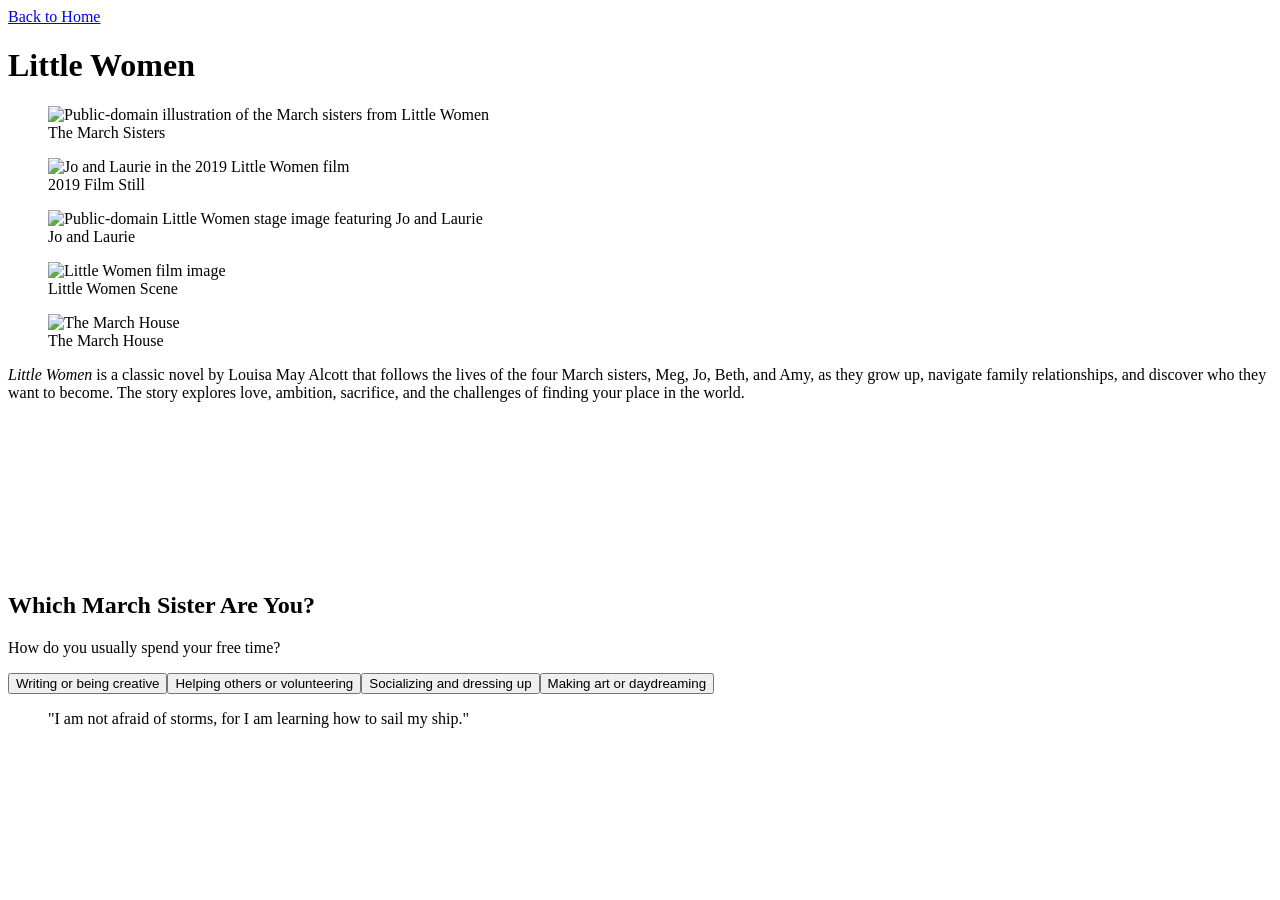
==== little-women.html @ 5a398109 "Add files via upload" ====
<!DOCTYPE html>
<html lang="en">
    <head>
        <meta charset="utf-8" />
        <meta name="viewport" content="width=device-width, initial-scale=1, shrink-to-fit=no" />
        <title>Little Women</title>
        <link rel="preconnect" href="https://fonts.googleapis.com" />
        <link rel="preconnect" href="https://fonts.gstatic.com" crossorigin />
        <link href="https://fonts.googleapis.com/css2?family=Cormorant+Garamond:wght@500;600;700&display=swap" rel="stylesheet" />
        <link href="css/little-women.css" rel="stylesheet" />
    </head>
    <body>
        <div class="page">
        <a class="back-home" href="index.html">Back to Home</a>
        <h1>Little Women</h1>
        <section class="image-gallery">
            <figure class="side-art">
                <img
                    src="https://commons.wikimedia.org/wiki/Special:FilePath/Louisa_May_Alcott_Little_Women_1880_Frank_T_Merrill_He_put_the_sisters_p435.jpg"
                    alt="Public-domain illustration of the March sisters from Little Women"
                />
                <figcaption>The March Sisters</figcaption>
            </figure>
            <figure class="side-art">
                <img
                    src="https://static1.srcdn.com/wordpress/wp-content/uploads/2019/08/Timothee-Chalamet-as-Laurie-in-Little-Women.jpg"
                    alt="Jo and Laurie in the 2019 Little Women film"
                />
                <figcaption>2019 Film Still</figcaption>
            </figure>
            <figure class="side-art">
                <img
                    src="https://commons.wikimedia.org/wiki/Special:FilePath/Little-Women-1912.jpg"
                    alt="Public-domain Little Women stage image featuring Jo and Laurie"
                />
                <figcaption>Jo and Laurie</figcaption>
            </figure>
            <figure class="side-art">
                <img
                    src="https://cdni.fancaps.net/file/fancaps-movieimages/4048494.jpg"
                    alt="Little Women film image"
                />
                <figcaption>Little Women Scene</figcaption>
            </figure>
            <figure class="side-art">
                <img
                    src="https://image.pbs.org/gracenote/pbsd.tmsimg.com/assets/p15224673_i_h8_aa.jpg?crop=710x399x0x20"
                    alt="The March House"
                />
                <figcaption>The March House</figcaption>
            </figure>
        </section>
        <div class="description-box">
            <p class="question">
                <em>Little Women</em> is a classic novel by Louisa May Alcott that follows the lives of the four March sisters, Meg, Jo, Beth, and Amy, as they grow up, navigate family relationships, and discover who they want to become. The story explores love, ambition, sacrifice, and the challenges of finding your place in the world.
            </p>
        </div>
        <iframe
            class="media-frame video-frame"
            src="https://www.youtube.com/embed/h6rFiaUncGk"
            title="Little Women YouTube video player"
            frameborder="0"
            allow="accelerometer; autoplay; clipboard-write; encrypted-media; gyroscope; picture-in-picture; web-share"
            referrerpolicy="strict-origin-when-cross-origin"
            allowfullscreen
        ></iframe>
        <div class="viz-wrap">
        <div class='tableauPlaceholder' id='viz1776453715463' style='position: relative'>
            <noscript><a href='#'><img alt='Word Cloud for Little Women Novel ' src='https://public.tableau.com/static/images/Wo/WordCloudforLittleWomenNovel/Sheet1/1_rss.png' style='border: none' /></a></noscript>
            <object class='tableauViz' style='display:none;'>
                <param name='host_url' value='https%3A%2F%2Fpublic.tableau.com%2F' />
                <param name='embed_code_version' value='3' />
                <param name='site_root' value='' />
                <param name='name' value='WordCloudforLittleWomenNovel/Sheet1' />
                <param name='tabs' value='no' />
                <param name='toolbar' value='yes' />
                <param name='static_image' value='https://public.tableau.com/static/images/Wo/WordCloudforLittleWomenNovel/Sheet1/1.png' />
                <param name='animate_transition' value='yes' />
                <param name='display_static_image' value='yes' />
                <param name='display_spinner' value='yes' />
                <param name='display_overlay' value='yes' />
                <param name='display_count' value='yes' />
                <param name='language' value='en-US' />
            </object>
        </div>
        </div>
        <section class="quiz-shell">
            <div id="quiz-app"></div>
        </section>
        <blockquote class="page-quote">
            "I am not afraid of storms, for I am learning how to sail my ship."
        </blockquote>
        </div>
        <script type='text/javascript'>
            var divElement = document.getElementById('viz1776453715463');
            var vizElement = divElement.getElementsByTagName('object')[0];
            vizElement.style.width = '100%';
            vizElement.style.height = (divElement.offsetWidth * 0.75) + 'px';
            var scriptElement = document.createElement('script');
            scriptElement.src = 'https://public.tableau.com/javascripts/api/viz_v1.js';
            vizElement.parentNode.insertBefore(scriptElement, vizElement);
        </script>
        <script>
            const questions = [
                {
                    question: "How do you usually spend your free time?",
                    options: [
                        { text: "Writing or being creative", type: "Jo" },
                        { text: "Helping others or volunteering", type: "Beth" },
                        { text: "Socializing and dressing up", type: "Meg" },
                        { text: "Making art or daydreaming", type: "Amy" }
                    ]
                },
                {
                    question: "What is your biggest strength?",
                    options: [
                        { text: "Independence", type: "Jo" },
                        { text: "Kindness", type: "Beth" },
                        { text: "Responsibility", type: "Meg" },
                        { text: "Ambition", type: "Amy" }
                    ]
                },
                {
                    question: "Pick a flaw you relate to:",
                    options: [
                        { text: "Stubbornness", type: "Jo" },
                        { text: "Shyness", type: "Beth" },
                        { text: "Vanity", type: "Meg" },
                        { text: "Jealousy", type: "Amy" }
                    ]
                },
                {
                    question: "What motivates you most?",
                    options: [
                        { text: "Freedom and passion", type: "Jo" },
                        { text: "Love and family", type: "Beth" },
                        { text: "Stability and comfort", type: "Meg" },
                        { text: "Success and recognition", type: "Amy" }
                    ]
                }
            ];

            const descriptions = {
                Jo: "You are Jo March! Bold, independent, and passionate about your dreams.",
                Beth: "You are Beth March! Gentle, kind, and deeply caring.",
                Meg: "You are Meg March! Responsible, loving, and value family and stability.",
                Amy: "You are Amy March! Artistic, ambitious, and driven to succeed."
            };

            const state = {
                current: 0,
                answers: [],
                result: null
            };

            const quizApp = document.getElementById("quiz-app");

            function calculateResult(answers) {
                const count = {};

                answers.forEach((answer) => {
                    count[answer] = (count[answer] || 0) + 1;
                });

                return Object.keys(count).reduce((a, b) => (count[a] > count[b] ? a : b));
            }

            function handleAnswer(type) {
                state.answers.push(type);

                if (state.current + 1 < questions.length) {
                    state.current += 1;
                } else {
                    state.result = calculateResult(state.answers);
                }

                renderQuiz();
            }

            function restartQuiz() {
                state.current = 0;
                state.answers = [];
                state.result = null;
                renderQuiz();
            }

            function renderQuiz() {
                if (!state.result) {
                    const currentQuestion = questions[state.current];
                    const optionsMarkup = currentQuestion.options
                        .map(
                            (option) =>
                                `<button class="quiz-button" data-type="${option.type}">${option.text}</button>`
                        )
                        .join("");

                    quizApp.innerHTML = `
                        <h2>Which March Sister Are You?</h2>
                        <p class="question">${currentQuestion.question}</p>
                        <div class="answers">${optionsMarkup}</div>
                    `;

                    quizApp.querySelectorAll(".quiz-button").forEach((button) => {
                        button.addEventListener("click", () => handleAnswer(button.dataset.type));
                    });
                } else {
                    quizApp.innerHTML = `
                        <div class="result">
                            <h2>Your Result</h2>
                            <p>${descriptions[state.result]}</p>
                            <button class="quiz-button" id="restart-quiz">Retake Quiz</button>
                        </div>
                    `;

                    document.getElementById("restart-quiz").addEventListener("click", restartQuiz);
                }
            }

            renderQuiz();
        </script>
    </body>
</html>
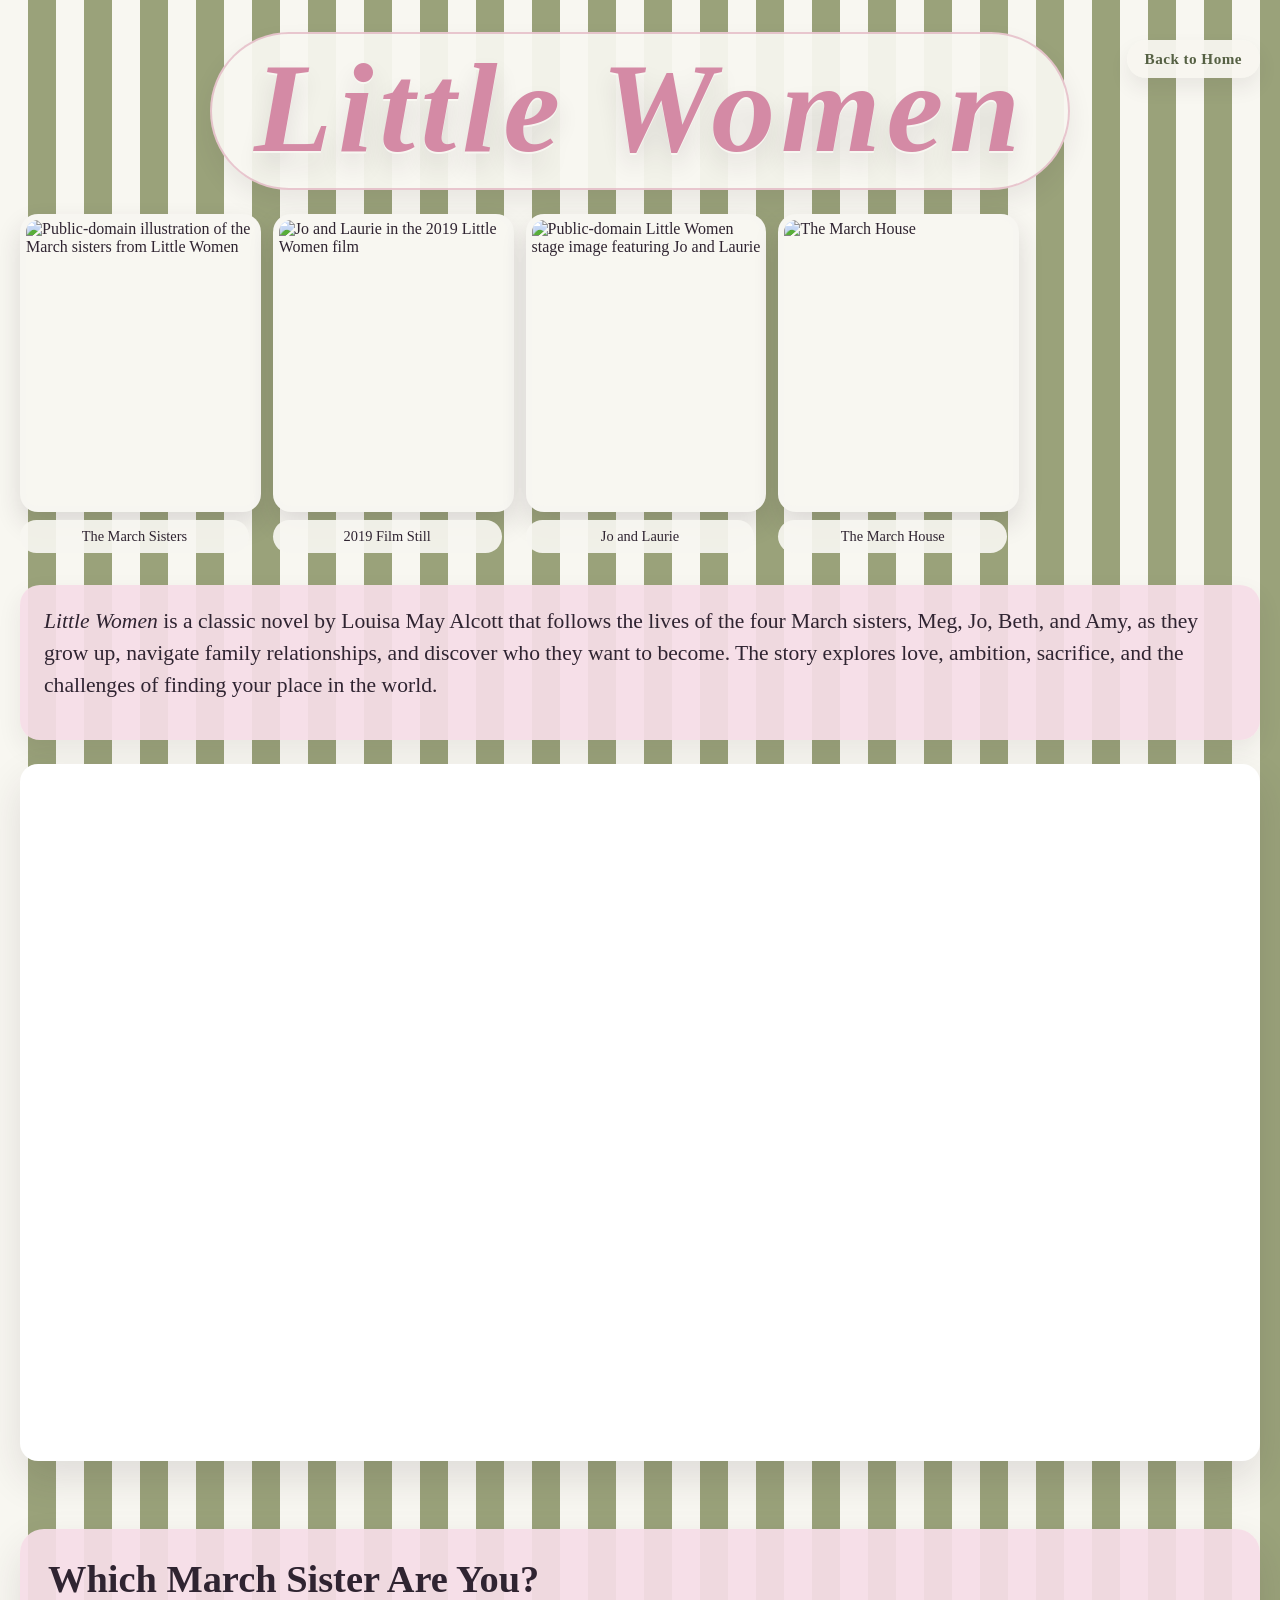
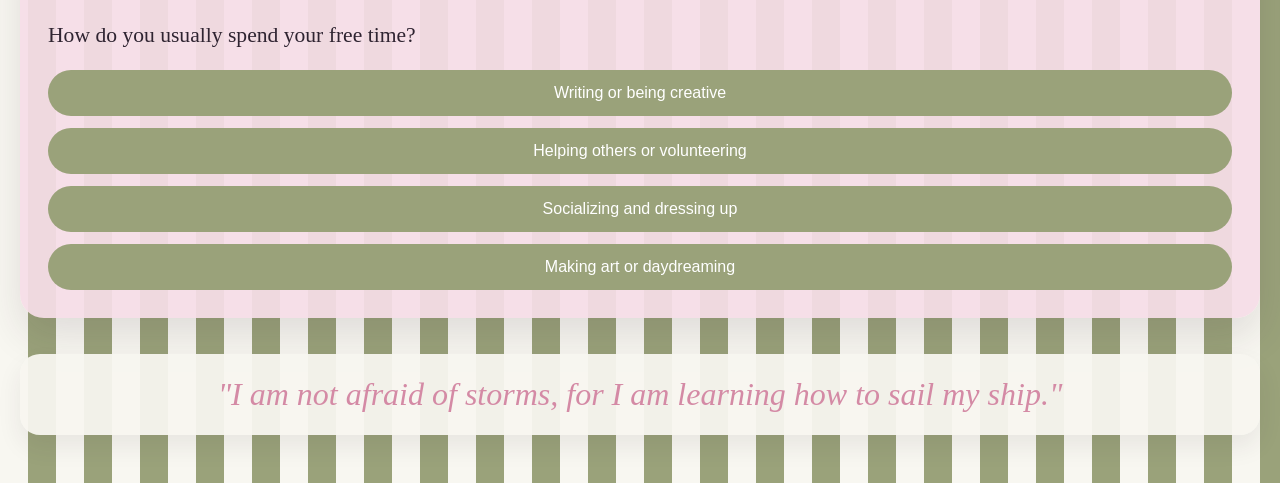
==== commit 26fd348b: "Add files via upload" ====
--- a/little-women.html
+++ b/little-women.html
@@ -16,35 +16,28 @@
         <section class="image-gallery">
             <figure class="side-art">
                 <img
-                    src="https://commons.wikimedia.org/wiki/Special:FilePath/Louisa_May_Alcott_Little_Women_1880_Frank_T_Merrill_He_put_the_sisters_p435.jpg"
+                    src="assets/lw-march-sisters.jpg"
                     alt="Public-domain illustration of the March sisters from Little Women"
                 />
                 <figcaption>The March Sisters</figcaption>
             </figure>
             <figure class="side-art">
                 <img
-                    src="https://static1.srcdn.com/wordpress/wp-content/uploads/2019/08/Timothee-Chalamet-as-Laurie-in-Little-Women.jpg"
+                    src="assets/lw-2019-film-still.jpg"
                     alt="Jo and Laurie in the 2019 Little Women film"
                 />
                 <figcaption>2019 Film Still</figcaption>
             </figure>
             <figure class="side-art">
                 <img
-                    src="https://commons.wikimedia.org/wiki/Special:FilePath/Little-Women-1912.jpg"
+                    src="assets/lw-jo-laurie-vintage.jpg"
                     alt="Public-domain Little Women stage image featuring Jo and Laurie"
                 />
                 <figcaption>Jo and Laurie</figcaption>
             </figure>
             <figure class="side-art">
                 <img
-                    src="https://cdni.fancaps.net/file/fancaps-movieimages/4048494.jpg"
-                    alt="Little Women film image"
-                />
-                <figcaption>Little Women Scene</figcaption>
-            </figure>
-            <figure class="side-art">
-                <img
-                    src="https://image.pbs.org/gracenote/pbsd.tmsimg.com/assets/p15224673_i_h8_aa.jpg?crop=710x399x0x20"
+                    src="assets/lw-march-house.jpg"
                     alt="The March House"
                 />
                 <figcaption>The March House</figcaption>
--- a/css/little-women.css
+++ b/css/little-women.css
@@ -0,0 +1,214 @@
+body {
+  margin: 0;
+  padding: 32px 20px 48px;
+  font-family: Georgia, "Times New Roman", serif;
+  background:
+    repeating-linear-gradient(
+      90deg,
+      #f8f7f1 0,
+      #f8f7f1 28px,
+      #9aa27a 28px,
+      #9aa27a 56px
+    );
+  color: #2f2431;
+}
+
+.page {
+  max-width: 1320px;
+  margin: 0 auto;
+  position: relative;
+  z-index: 1;
+}
+
+.back-home {
+  position: absolute;
+  top: 8px;
+  right: 0;
+  display: inline-block;
+  padding: 10px 18px;
+  border-radius: 999px;
+  background: rgba(248, 247, 241, 0.94);
+  color: #556043;
+  font-size: 0.95rem;
+  font-weight: 600;
+  letter-spacing: 0.03em;
+  text-decoration: none;
+  box-shadow: 0 10px 20px rgba(47, 36, 49, 0.08);
+}
+
+.back-home:hover {
+  background: #ffffff;
+}
+
+.image-gallery {
+  display: grid;
+  grid-template-columns: repeat(5, minmax(0, 1fr));
+  gap: 24px;
+  align-items: start;
+  margin: 0 0 32px;
+}
+
+.side-art {
+  margin: 0;
+}
+
+.side-art img {
+  display: block;
+  width: 100%;
+  border-radius: 18px;
+  border: 6px solid rgba(248, 247, 241, 0.92);
+  box-shadow: 0 12px 26px rgba(47, 36, 49, 0.14);
+  background: #f8f7f1;
+  aspect-ratio: 4 / 5;
+  object-fit: cover;
+}
+
+.side-art figcaption {
+  margin-top: 8px;
+  padding: 8px 10px;
+  border-radius: 999px;
+  background: rgba(248, 247, 241, 0.92);
+  color: #2f2431;
+  font-size: 0.9rem;
+  text-align: center;
+}
+
+h1 {
+  margin: 0 0 24px;
+  font-family: "Cormorant Garamond", Georgia, serif;
+  font-size: clamp(5rem, 10vw, 8.25rem);
+  font-weight: 600;
+  font-style: italic;
+  letter-spacing: 0.045em;
+  line-height: 0.95;
+  text-align: center;
+  color: #d48aa5;
+  display: table;
+  padding: 14px 42px 18px;
+  margin-left: auto;
+  margin-right: auto;
+  border: 2px solid rgba(214, 138, 165, 0.45);
+  border-radius: 999px;
+  background: rgba(248, 247, 241, 0.94);
+  text-shadow: 0 2px 0 rgba(248, 247, 241, 0.95), 0 14px 24px rgba(47, 36, 49, 0.12);
+  box-shadow: 0 12px 24px rgba(47, 36, 49, 0.08);
+}
+
+.media-frame {
+  width: 100%;
+  border: 0;
+  border-radius: 18px;
+  box-shadow: 0 18px 40px rgba(47, 36, 49, 0.12);
+  background: #ffffff;
+}
+
+.video-frame {
+  aspect-ratio: 16 / 9;
+  margin-bottom: 28px;
+}
+
+.description-box {
+  margin: 0 0 24px;
+  padding: 20px 24px;
+  border-radius: 20px;
+  background: rgba(247, 222, 232, 0.92);
+  box-shadow: 0 10px 24px rgba(47, 36, 49, 0.08);
+}
+
+.viz-wrap {
+  margin-bottom: 36px;
+}
+
+.quiz-shell {
+  padding: 28px;
+  border-radius: 24px;
+  background: rgba(247, 222, 232, 0.92);
+  box-shadow: 0 18px 40px rgba(47, 36, 49, 0.12);
+}
+
+.quiz-shell h2 {
+  margin: 0 0 18px;
+  font-size: clamp(1.6rem, 3vw, 2.4rem);
+}
+
+.question {
+  margin: 0 0 18px;
+  font-size: 1.35rem;
+  line-height: 1.5;
+}
+
+.answers {
+  display: grid;
+  gap: 12px;
+}
+
+.quiz-button {
+  width: 100%;
+  padding: 14px 18px;
+  border: 0;
+  border-radius: 999px;
+  background: #9aa27a;
+  color: #fff;
+  font-size: 1rem;
+  cursor: pointer;
+  transition: transform 0.15s ease, background 0.15s ease;
+}
+
+.quiz-button:hover {
+  background: #838c64;
+  transform: translateY(-1px);
+}
+
+.result {
+  text-align: center;
+}
+
+.result p {
+  margin: 0 0 18px;
+  font-size: 1.15rem;
+  line-height: 1.6;
+}
+
+.page-quote {
+  margin: 36px 0 0;
+  padding: 22px 24px;
+  border-radius: 20px;
+  background: rgba(248, 247, 241, 0.94);
+  color: #d48aa5;
+  font-family: "Cormorant Garamond", Georgia, serif;
+  font-size: 2rem;
+  font-style: italic;
+  text-align: center;
+  box-shadow: 0 12px 24px rgba(47, 36, 49, 0.08);
+}
+
+@media (max-width: 1200px) {
+  .image-gallery {
+    grid-template-columns: repeat(3, minmax(0, 1fr));
+  }
+}
+
+@media (max-width: 900px) {
+  .image-gallery {
+    grid-template-columns: repeat(2, minmax(0, 1fr));
+  }
+}
+
+@media (max-width: 640px) {
+  body {
+    padding: 24px 14px 36px;
+  }
+
+  .quiz-shell {
+    padding: 20px;
+  }
+
+  .question {
+    font-size: 1.15rem;
+  }
+
+  .image-gallery {
+    grid-template-columns: 1fr;
+    gap: 18px;
+  }
+}
